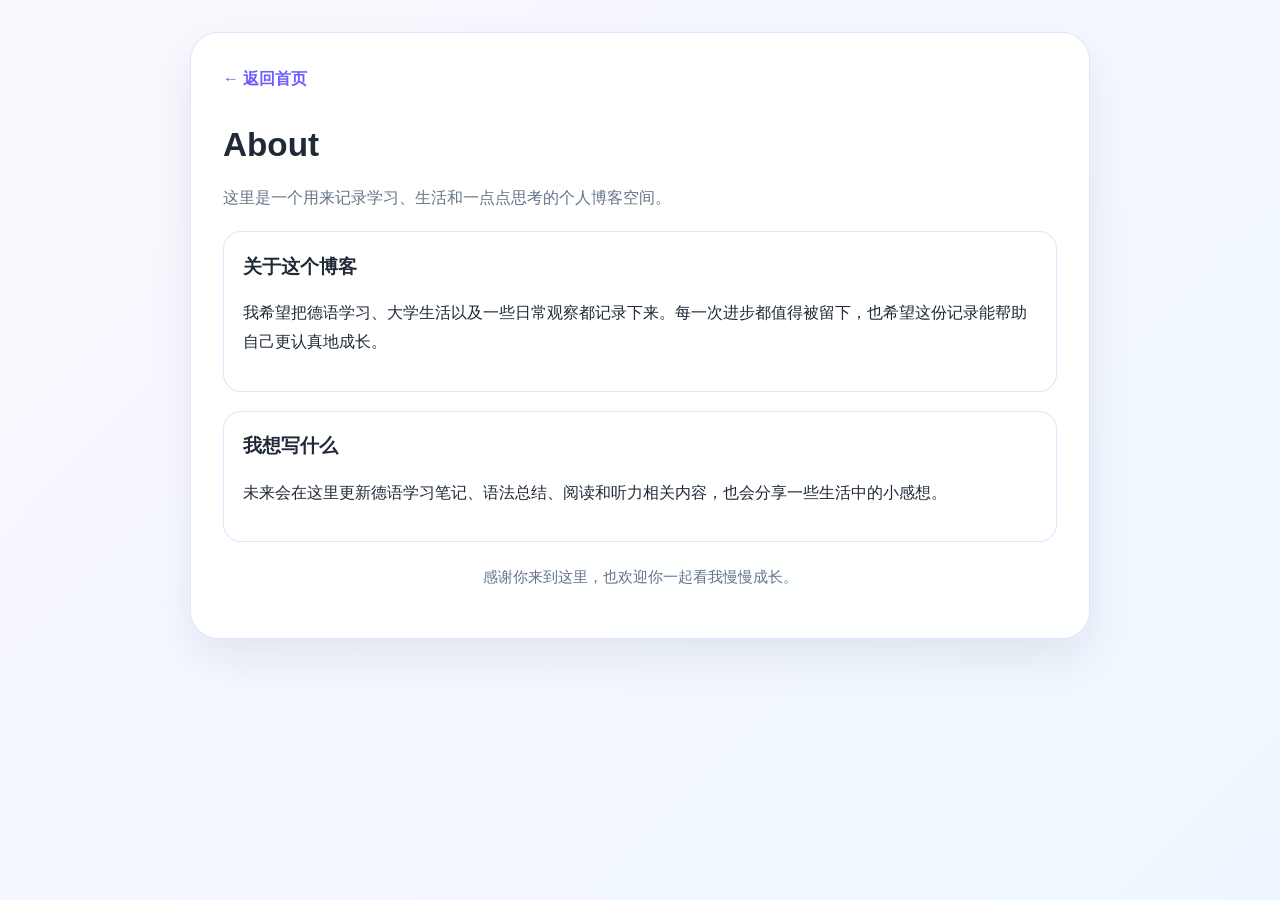
==== about.html @ bd9ab697 "pages added" ====
<!DOCTYPE html>
<html lang="zh-CN">
<head>
    <meta charset="UTF-8">
    <meta name="viewport" content="width=device-width, initial-scale=1.0">
    <title>About | haruru666 的德语学习博客</title>
    <style>
        :root {
            --bg: #f7f5ff;
            --surface: rgba(255, 255, 255, 0.92);
            --text: #1f2937;
            --muted: #64748b;
            --accent: #6d5dfc;
            --border: rgba(109, 93, 252, 0.18);
            --shadow: 0 20px 45px rgba(15, 23, 42, 0.08);
        }

        * { box-sizing: border-box; }

        body {
            margin: 0;
            font-family: -apple-system, BlinkMacSystemFont, "Segoe UI", Roboto, Helvetica, Arial, sans-serif;
            line-height: 1.8;
            color: var(--text);
            background: linear-gradient(135deg, #faf8ff 0%, #eef7ff 100%);
            min-height: 100vh;
        }

        .container {
            width: min(900px, calc(100% - 2rem));
            margin: 0 auto;
            padding: 2rem 0 3rem;
        }

        .page {
            border: 1px solid var(--border);
            border-radius: 28px;
            padding: 2rem;
            background: var(--surface);
            box-shadow: var(--shadow);
        }

        .top-link {
            display: inline-block;
            margin-bottom: 1rem;
            text-decoration: none;
            color: var(--accent);
            font-weight: 600;
        }

        h1 {
            margin: 0.3rem 0 0.5rem;
            font-size: clamp(1.8rem, 2.6vw, 2.5rem);
        }

        .lead {
            margin: 0;
            color: var(--muted);
            font-size: 1.02rem;
        }

        .card {
            margin-top: 1.2rem;
            border: 1px solid var(--border);
            border-radius: 18px;
            padding: 1.1rem 1.2rem;
            background: rgba(255, 255, 255, 0.82);
        }

        .card h3 {
            margin-top: 0;
            margin-bottom: 0.35rem;
        }

        footer {
            margin-top: 1.3rem;
            text-align: center;
            color: var(--muted);
            font-size: 0.95rem;
        }
    </style>
</head>
<body>
    <div class="container">
        <div class="page">
            <a class="top-link" href="index.html">← 返回首页</a>
            <h1>About</h1>
            <p class="lead">这里是一个用来记录学习、生活和一点点思考的个人博客空间。</p>

            <div class="card">
                <h3>关于这个博客</h3>
                <p>我希望把德语学习、大学生活以及一些日常观察都记录下来。每一次进步都值得被留下，也希望这份记录能帮助自己更认真地成长。</p>
            </div>

            <div class="card">
                <h3>我想写什么</h3>
                <p>未来会在这里更新德语学习笔记、语法总结、阅读和听力相关内容，也会分享一些生活中的小感想。</p>
            </div>

            <footer>
                <p>感谢你来到这里，也欢迎你一起看我慢慢成长。</p>
            </footer>
        </div>
    </div>
</body>
</html>
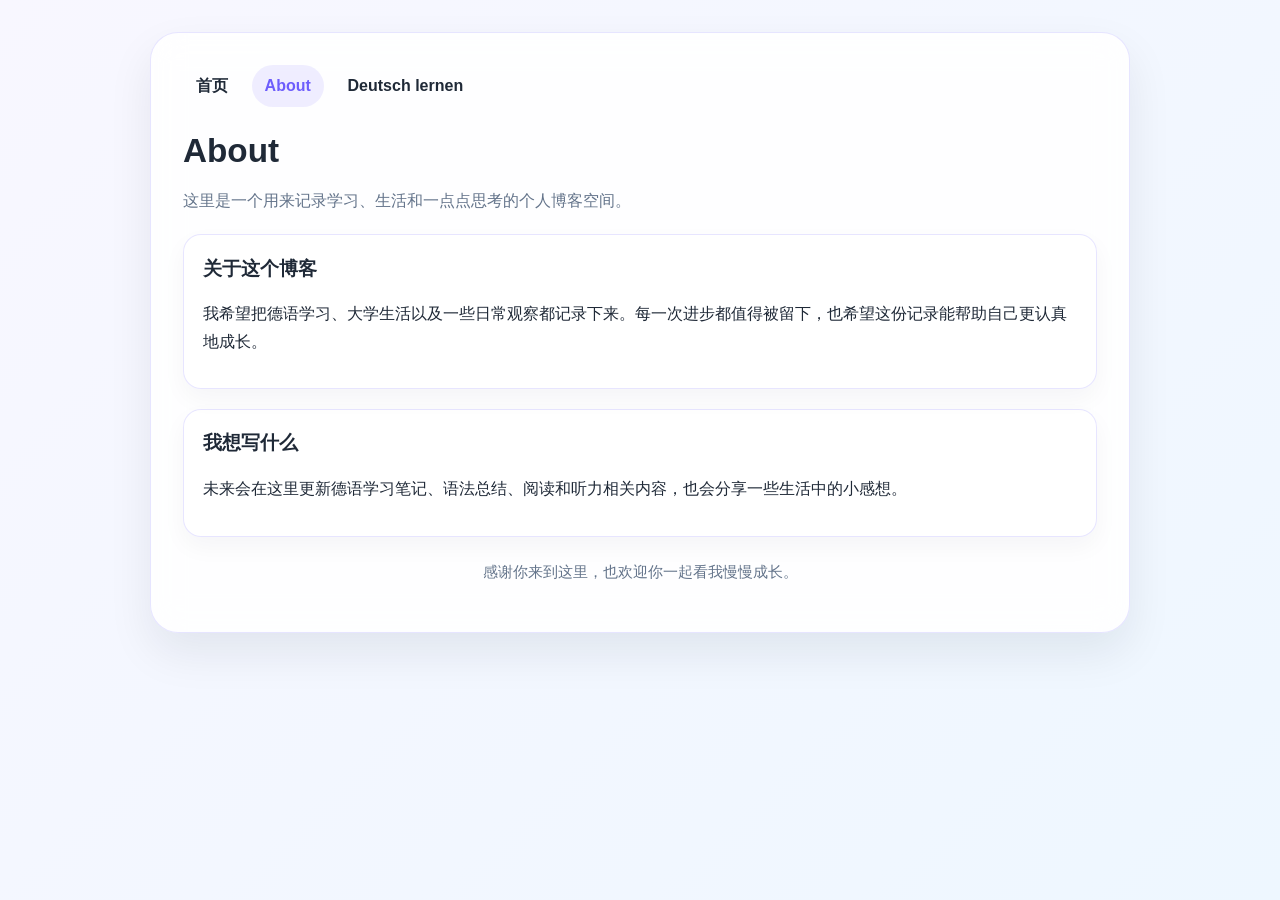
==== commit cabe8033: "pages edited" ====
--- a/about.html
+++ b/about.html
@@ -4,34 +4,8 @@
     <meta charset="UTF-8">
     <meta name="viewport" content="width=device-width, initial-scale=1.0">
     <title>About | haruru666 的德语学习博客</title>
+    <link rel="stylesheet" href="styles.css">
     <style>
-        :root {
-            --bg: #f7f5ff;
-            --surface: rgba(255, 255, 255, 0.92);
-            --text: #1f2937;
-            --muted: #64748b;
-            --accent: #6d5dfc;
-            --border: rgba(109, 93, 252, 0.18);
-            --shadow: 0 20px 45px rgba(15, 23, 42, 0.08);
-        }
-
-        * { box-sizing: border-box; }
-
-        body {
-            margin: 0;
-            font-family: -apple-system, BlinkMacSystemFont, "Segoe UI", Roboto, Helvetica, Arial, sans-serif;
-            line-height: 1.8;
-            color: var(--text);
-            background: linear-gradient(135deg, #faf8ff 0%, #eef7ff 100%);
-            min-height: 100vh;
-        }
-
-        .container {
-            width: min(900px, calc(100% - 2rem));
-            margin: 0 auto;
-            padding: 2rem 0 3rem;
-        }
-
         .page {
             border: 1px solid var(--border);
             border-radius: 28px;
@@ -71,19 +45,16 @@
             margin-top: 0;
             margin-bottom: 0.35rem;
         }
-
-        footer {
-            margin-top: 1.3rem;
-            text-align: center;
-            color: var(--muted);
-            font-size: 0.95rem;
-        }
     </style>
 </head>
 <body>
     <div class="container">
         <div class="page">
-            <a class="top-link" href="index.html">← 返回首页</a>
+            <nav class="top-nav" aria-label="主导航">
+                <a href="index.html">首页</a>
+                <a class="active" href="About.html">About</a>
+                <a href="DeutschLernen.html">Deutsch lernen</a>
+            </nav>
             <h1>About</h1>
             <p class="lead">这里是一个用来记录学习、生活和一点点思考的个人博客空间。</p>
 
--- a/styles.css
+++ b/styles.css
@@ -0,0 +1,94 @@
+:root {
+    --bg: #f5f7ff;
+    --surface: rgba(255, 255, 255, 0.88);
+    --text: #1f2937;
+    --muted: #64748b;
+    --accent: #6d5dfc;
+    --border: rgba(109, 93, 252, 0.16);
+    --shadow: 0 20px 45px rgba(15, 23, 42, 0.08);
+}
+
+* { box-sizing: border-box; }
+
+body {
+    margin: 0;
+    font-family: -apple-system, BlinkMacSystemFont, "Segoe UI", Roboto, Helvetica, Arial, sans-serif;
+    line-height: 1.7;
+    color: var(--text);
+    background: linear-gradient(135deg, #f8f7ff 0%, #eef7ff 100%);
+    min-height: 100vh;
+}
+
+.container {
+    width: min(980px, calc(100% - 2rem));
+    margin: 0 auto;
+    padding: 2rem 0 3rem;
+}
+
+.page {
+    border: 1px solid var(--border);
+    border-radius: 28px;
+    padding: 2rem;
+    background: var(--surface);
+    backdrop-filter: blur(16px);
+    box-shadow: var(--shadow);
+}
+
+.top-nav {
+    display: flex;
+    flex-wrap: wrap;
+    gap: 0.7rem;
+    margin-bottom: 1rem;
+}
+
+.top-nav a {
+    text-decoration: none;
+    color: var(--text);
+    font-weight: 600;
+    padding: 0.45rem 0.8rem;
+    border-radius: 999px;
+    transition: background 0.2s ease, color 0.2s ease;
+}
+
+.top-nav a:hover,
+.top-nav a.active {
+    background: rgba(109, 93, 252, 0.1);
+    color: var(--accent);
+}
+
+.card {
+    border: 1px solid var(--border);
+    border-radius: 18px;
+    padding: 1rem 1.1rem;
+    background: rgba(255, 255, 255, 0.84);
+    box-shadow: 0 10px 25px rgba(15, 23, 42, 0.04);
+}
+
+.card h3 {
+    margin-top: 0;
+    margin-bottom: 0.35rem;
+}
+
+.card a {
+    color: var(--accent);
+    font-weight: 600;
+    text-decoration: none;
+}
+
+footer {
+    margin-top: 1.4rem;
+    text-align: center;
+    color: var(--muted);
+    font-size: 0.95rem;
+}
+
+@media (max-width: 700px) {
+    .container {
+        width: min(100% - 1rem, 1000px);
+        padding-top: 1rem;
+    }
+
+    .page {
+        padding: 1.2rem;
+    }
+}
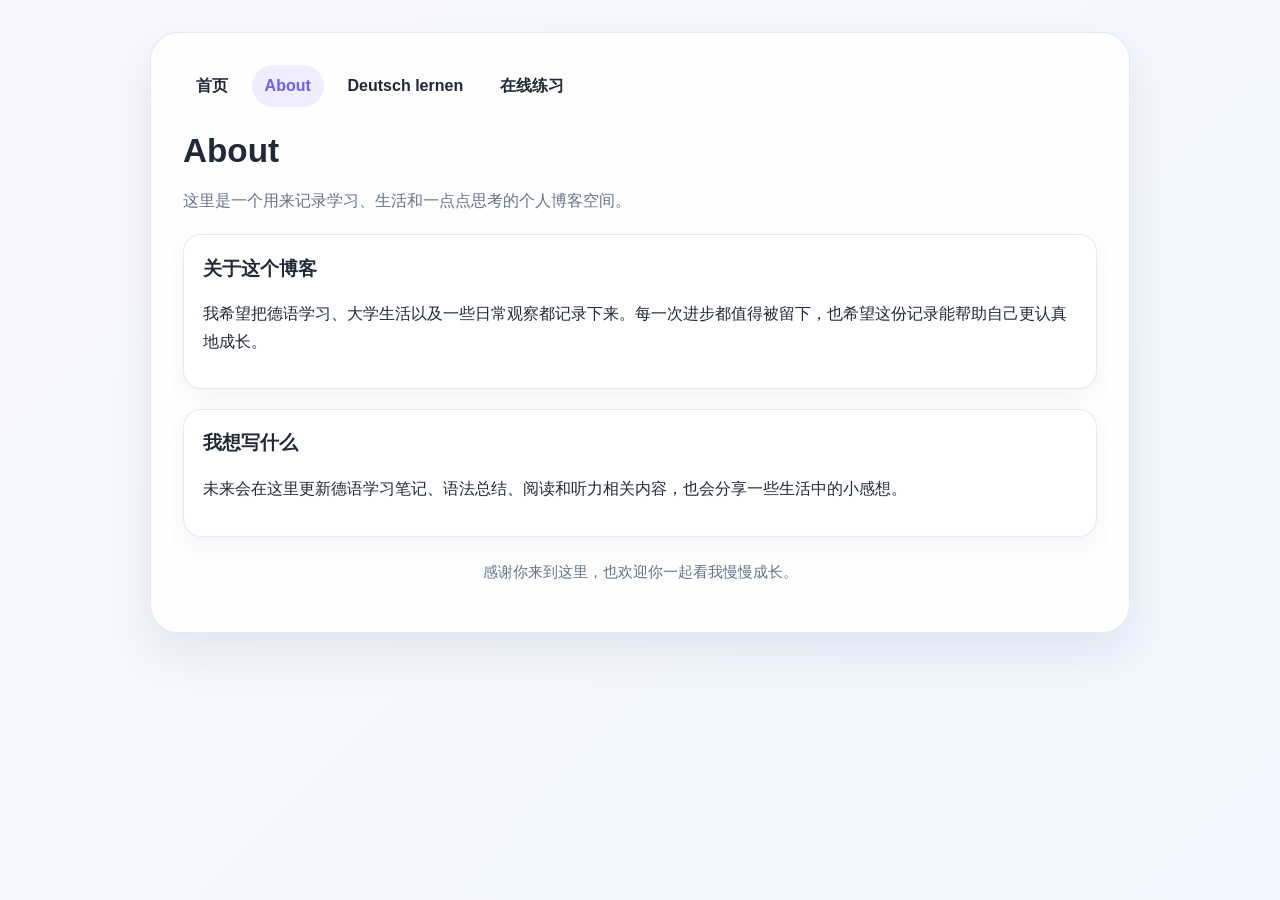
==== commit c86aae7f: "new functions" ====
--- a/about.html
+++ b/about.html
@@ -52,8 +52,9 @@
         <div class="page">
             <nav class="top-nav" aria-label="主导航">
                 <a href="index.html">首页</a>
-                <a class="active" href="About.html">About</a>
+                <a class="active" href="about.html">About</a>
                 <a href="DeutschLernen.html">Deutsch lernen</a>
+                <a href="online-practice.html">在线练习</a>
             </nav>
             <h1>About</h1>
             <p class="lead">这里是一个用来记录学习、生活和一点点思考的个人博客空间。</p>
--- a/styles.css
+++ b/styles.css
@@ -56,6 +56,13 @@
     color: var(--accent);
 }
 
+.ai-hint,
+.judge-note {
+    margin: 0 0 0.9rem;
+    color: var(--accent);
+    font-weight: 600;
+}
+
 .card {
     border: 1px solid var(--border);
     border-radius: 18px;
@@ -82,6 +89,256 @@
     font-size: 0.95rem;
 }
 
+.practice-shell {
+    display: grid;
+    grid-template-columns: 260px minmax(0, 1fr) 340px;
+    gap: 1rem;
+    align-items: start;
+}
+
+.practice-shell > * {
+    align-self: start;
+}
+
+.topic-tree,
+.lesson-card,
+.exercise-card {
+    border: 1px solid var(--border);
+    border-radius: 22px;
+    padding: 1rem;
+    background: rgba(255, 255, 255, 0.95);
+    box-shadow: 0 12px 28px rgba(15, 23, 42, 0.05);
+}
+
+.topic-tree,
+.exercise-card {
+    position: sticky;
+    top: 1rem;
+}
+
+.topic-tree h3,
+.lesson-card h3,
+.exercise-card h3 {
+    margin-top: 0;
+    margin-bottom: 0.75rem;
+}
+
+.topic-group {
+    margin-bottom: 0.8rem;
+}
+
+.topic-group-title {
+    display: block;
+    font-weight: 700;
+    margin-bottom: 0.35rem;
+    color: var(--accent);
+}
+
+.topic-btn {
+    display: block;
+    width: 100%;
+    text-align: left;
+    border: 1px solid transparent;
+    background: #f8f8ff;
+    color: var(--text);
+    padding: 0.55rem 0.7rem;
+    border-radius: 12px;
+    margin-bottom: 0.35rem;
+    cursor: pointer;
+    transition: all 0.2s ease;
+}
+
+.topic-btn:hover,
+.topic-btn.active {
+    background: rgba(109, 93, 252, 0.12);
+    border-color: rgba(109, 93, 252, 0.2);
+    color: var(--accent);
+}
+
+.lesson-meta {
+    display: flex;
+    flex-wrap: wrap;
+    gap: 0.45rem;
+    margin-bottom: 0.8rem;
+}
+
+.lesson-pill {
+    background: rgba(109, 93, 252, 0.1);
+    color: var(--accent);
+    padding: 0.25rem 0.55rem;
+    border-radius: 999px;
+    font-size: 0.83rem;
+    font-weight: 600;
+}
+
+.lesson-card p,
+.exercise-card p {
+    margin: 0 0 0.55rem;
+}
+
+.lesson-card ul {
+    padding-left: 1rem;
+    margin: 0.4rem 0 0;
+}
+
+.exercise-options {
+    display: grid;
+    gap: 0.5rem;
+    margin: 0.75rem 0;
+}
+
+.option-btn {
+    border: 1px solid var(--border);
+    background: white;
+    padding: 0.7rem 0.75rem;
+    border-radius: 12px;
+    cursor: pointer;
+    text-align: left;
+    transition: all 0.2s ease;
+}
+
+.option-btn:hover {
+    border-color: var(--accent);
+}
+
+.option-btn.selected {
+    border-color: var(--accent);
+    background: rgba(109, 93, 252, 0.08);
+}
+
+.input-field {
+    width: 100%;
+    padding: 0.7rem 0.8rem;
+    border-radius: 12px;
+    border: 1px solid var(--border);
+    margin: 0.7rem 0;
+}
+
+.practice-actions {
+    display: flex;
+    gap: 0.6rem;
+    flex-wrap: wrap;
+    margin-top: 0.5rem;
+}
+
+.submit-btn,
+.secondary-btn {
+    border: none;
+    padding: 0.7rem 0.95rem;
+    border-radius: 999px;
+    cursor: pointer;
+    font-weight: 700;
+}
+
+.submit-btn {
+    background: var(--accent);
+    color: white;
+}
+
+.secondary-btn {
+    background: #f3f2ff;
+    color: var(--accent);
+}
+
+.practice-summary {
+    display: flex;
+    gap: 0.45rem;
+    flex-wrap: wrap;
+    margin-bottom: 0.75rem;
+}
+
+.practice-status {
+    margin: 0.7rem 0 0;
+    color: var(--muted);
+    font-size: 0.92rem;
+}
+
+.insight-panel {
+    display: grid;
+    grid-template-columns: repeat(2, minmax(0, 1fr));
+    gap: 1rem;
+    margin-top: 1rem;
+}
+
+.insight-card {
+    border: 1px solid var(--border);
+    border-radius: 18px;
+    padding: 1rem;
+    background: rgba(255, 255, 255, 0.9);
+}
+
+.mistake-list {
+    list-style: none;
+    padding: 0;
+    margin: 0;
+    display: grid;
+    gap: 0.6rem;
+}
+
+.mistake-item {
+    border: 1px solid rgba(109, 93, 252, 0.14);
+    border-radius: 12px;
+    padding: 0.7rem;
+    background: #faf8ff;
+    display: flex;
+    justify-content: space-between;
+    gap: 0.6rem;
+    align-items: start;
+}
+
+.mistake-item p {
+    margin: 0.25rem 0 0;
+    font-size: 0.92rem;
+}
+
+.mistake-answer {
+    color: var(--accent);
+    font-weight: 600;
+}
+
+.small-btn {
+    border: none;
+    border-radius: 999px;
+    padding: 0.4rem 0.7rem;
+    background: rgba(109, 93, 252, 0.12);
+    color: var(--accent);
+    cursor: pointer;
+    white-space: nowrap;
+}
+
+.mistake-empty {
+    color: var(--muted);
+    padding: 0.4rem 0;
+}
+
+.result-box {
+    margin-top: 0.8rem;
+    padding: 0.8rem 0.9rem;
+    border-radius: 12px;
+    background: #f8f8ff;
+    border: 1px solid rgba(109, 93, 252, 0.16);
+}
+
+.result-box.correct {
+    border-color: rgba(34, 197, 94, 0.24);
+    background: rgba(220, 252, 231, 0.7);
+}
+
+.result-box.wrong {
+    border-color: rgba(248, 113, 113, 0.24);
+    background: rgba(254, 242, 242, 0.9);
+}
+
+@media (max-width: 980px) {
+    .practice-shell {
+        grid-template-columns: 1fr;
+    }
+
+    .insight-panel {
+        grid-template-columns: 1fr;
+    }
+}
+
 @media (max-width: 700px) {
     .container {
         width: min(100% - 1rem, 1000px);
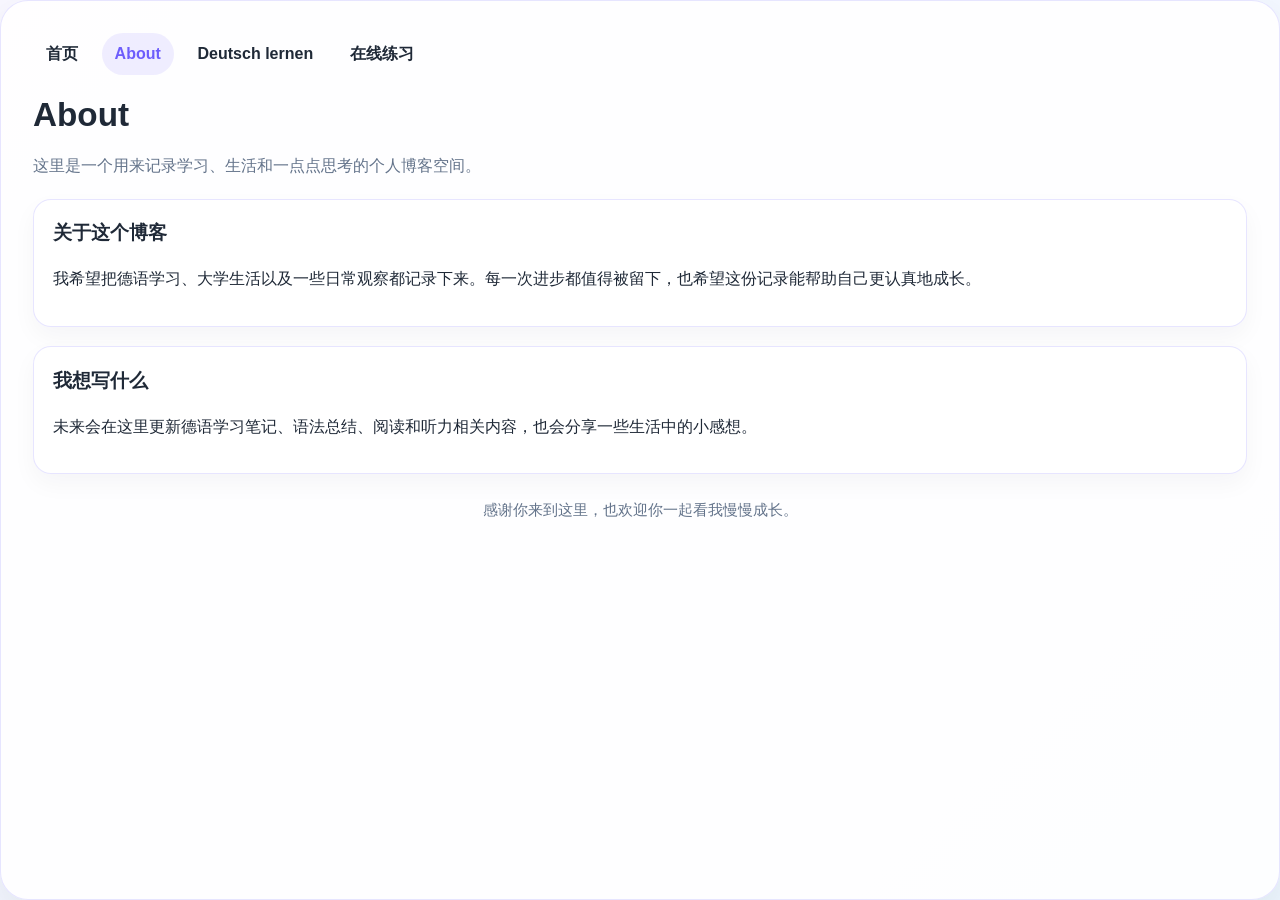
==== commit 80b024ab: "pages edited" ====
--- a/about.html
+++ b/about.html
@@ -75,4 +75,4 @@
         </div>
     </div>
 </body>
-</html>+</html>
--- a/styles.css
+++ b/styles.css
@@ -10,28 +10,35 @@
 
 * { box-sizing: border-box; }
 
+html, body {
+    margin: 0;
+    padding: 0;
+    width: 100%;
+    min-height: 100%;
+}
+
 body {
-    margin: 0;
     font-family: -apple-system, BlinkMacSystemFont, "Segoe UI", Roboto, Helvetica, Arial, sans-serif;
     line-height: 1.7;
     color: var(--text);
     background: linear-gradient(135deg, #f8f7ff 0%, #eef7ff 100%);
+}
+
+.container {
+    width: 100%;
     min-height: 100vh;
-}
-
-.container {
-    width: min(980px, calc(100% - 2rem));
-    margin: 0 auto;
-    padding: 2rem 0 3rem;
+    padding: 0;
+    margin: 0;
 }
 
 .page {
-    border: 1px solid var(--border);
-    border-radius: 28px;
-    padding: 2rem;
-    background: var(--surface);
-    backdrop-filter: blur(16px);
-    box-shadow: var(--shadow);
+    min-height: 100vh;
+    width: 100%;
+    border: none;
+    border-radius: 0;
+    padding: 1.25rem 1.25rem 1.75rem;
+    background: linear-gradient(135deg, #f8f7ff 0%, #eef7ff 100%);
+    box-shadow: none;
 }
 
 .top-nav {
@@ -56,7 +63,7 @@
     color: var(--accent);
 }
 
-.ai-hint,
+.knowledge-hint,
 .judge-note {
     margin: 0 0 0.9rem;
     color: var(--accent);
@@ -91,13 +98,14 @@
 
 .practice-shell {
     display: grid;
-    grid-template-columns: 260px minmax(0, 1fr) 340px;
+    grid-template-columns: minmax(220px, 260px) minmax(0, 1fr) minmax(280px, 340px);
     gap: 1rem;
     align-items: start;
+    min-height: calc(100vh - 200px);
 }
 
 .practice-shell > * {
-    align-self: start;
+    align-self: stretch;
 }
 
 .topic-tree,
@@ -106,14 +114,140 @@
     border: 1px solid var(--border);
     border-radius: 22px;
     padding: 1rem;
-    background: rgba(255, 255, 255, 0.95);
+    background: rgba(255, 255, 255, 0.96);
     box-shadow: 0 12px 28px rgba(15, 23, 42, 0.05);
+    height: 100%;
+}
+
+.lesson-card {
+    display: flex;
+    flex-direction: column;
+}
+
+.assistant-panel {
+    margin-top: 1rem;
+    border: 1px solid var(--border);
+    border-radius: 20px;
+    padding: 0.95rem;
+    background: linear-gradient(135deg, #f9f7ff 0%, #f1f6ff 100%);
+    display: flex;
+    flex-direction: column;
+    gap: 0.7rem;
+    box-shadow: inset 0 1px 0 rgba(255,255,255,0.75);
+}
+
+.assistant-header {
+    display: flex;
+    justify-content: space-between;
+    align-items: center;
+    color: var(--accent);
+    font-weight: 700;
+}
+
+.assistant-header h3 {
+    margin: 0;
+}
+
+.assistant-messages {
+    min-height: 190px;
+    max-height: 260px;
+    overflow-y: auto;
+    padding: 0.7rem;
+    border-radius: 14px;
+    background: rgba(255, 255, 255, 0.92);
+    border: 1px solid rgba(109, 93, 252, 0.12);
+    display: flex;
+    flex-direction: column;
+    gap: 0.5rem;
+}
+
+.assistant-message {
+    padding: 0.7rem 0.8rem;
+    border-radius: 14px;
+    font-size: 0.95rem;
+    line-height: 1.55;
+    max-width: 88%;
+    word-break: break-word;
+}
+
+.assistant-message.user {
+    align-self: flex-end;
+    background: linear-gradient(135deg, #6d5dfc 0%, #5a47e8 100%);
+    color: white;
+    border-bottom-right-radius: 4px;
+}
+
+.assistant-message.bot {
+    align-self: flex-start;
+    background: #f3f4f8;
+    color: var(--text);
+    border-bottom-left-radius: 4px;
+}
+
+.assistant-input-row {
+    display: flex;
+    gap: 0.6rem;
+}
+
+.assistant-input {
+    flex: 1;
+    border: 1px solid var(--border);
+    border-radius: 999px;
+    padding: 0.7rem 0.9rem;
+    background: white;
+}
+
+.assistant-input:focus {
+    outline: none;
+    border-color: var(--accent);
+    box-shadow: 0 0 0 3px rgba(109, 93, 252, 0.12);
 }
 
 .topic-tree,
 .exercise-card {
     position: sticky;
     top: 1rem;
+}
+
+.topic-manager-card {
+    border: 1px dashed var(--border);
+    border-radius: 16px;
+    padding: 0.8rem;
+    margin-bottom: 0.9rem;
+    background: #fbfbff;
+}
+
+.topic-manager-tip {
+    margin: 0 0 0.6rem;
+    color: var(--muted);
+    font-size: 0.92rem;
+}
+
+.import-status {
+    margin-top: 0.6rem;
+    color: var(--accent);
+    font-size: 0.92rem;
+}
+
+.topic-btn {
+    display: block;
+    width: 100%;
+    text-align: left;
+    border: 1px solid transparent;
+    background: #f8f8ff;
+    color: var(--text);
+    border-radius: 10px;
+    padding: 0.6rem 0.7rem;
+    margin-bottom: 0.45rem;
+    cursor: pointer;
+    transition: all 0.2s ease;
+}
+
+.topic-btn:hover,
+.topic-btn.active {
+    border-color: var(--accent);
+    background: rgba(109, 93, 252, 0.1);
+    color: var(--accent);
 }
 
 .topic-tree h3,
@@ -260,6 +394,10 @@
     margin-top: 1rem;
 }
 
+.top-nav {
+    margin-bottom: 0.8rem;
+}
+
 .insight-card {
     border: 1px solid var(--border);
     border-radius: 18px;
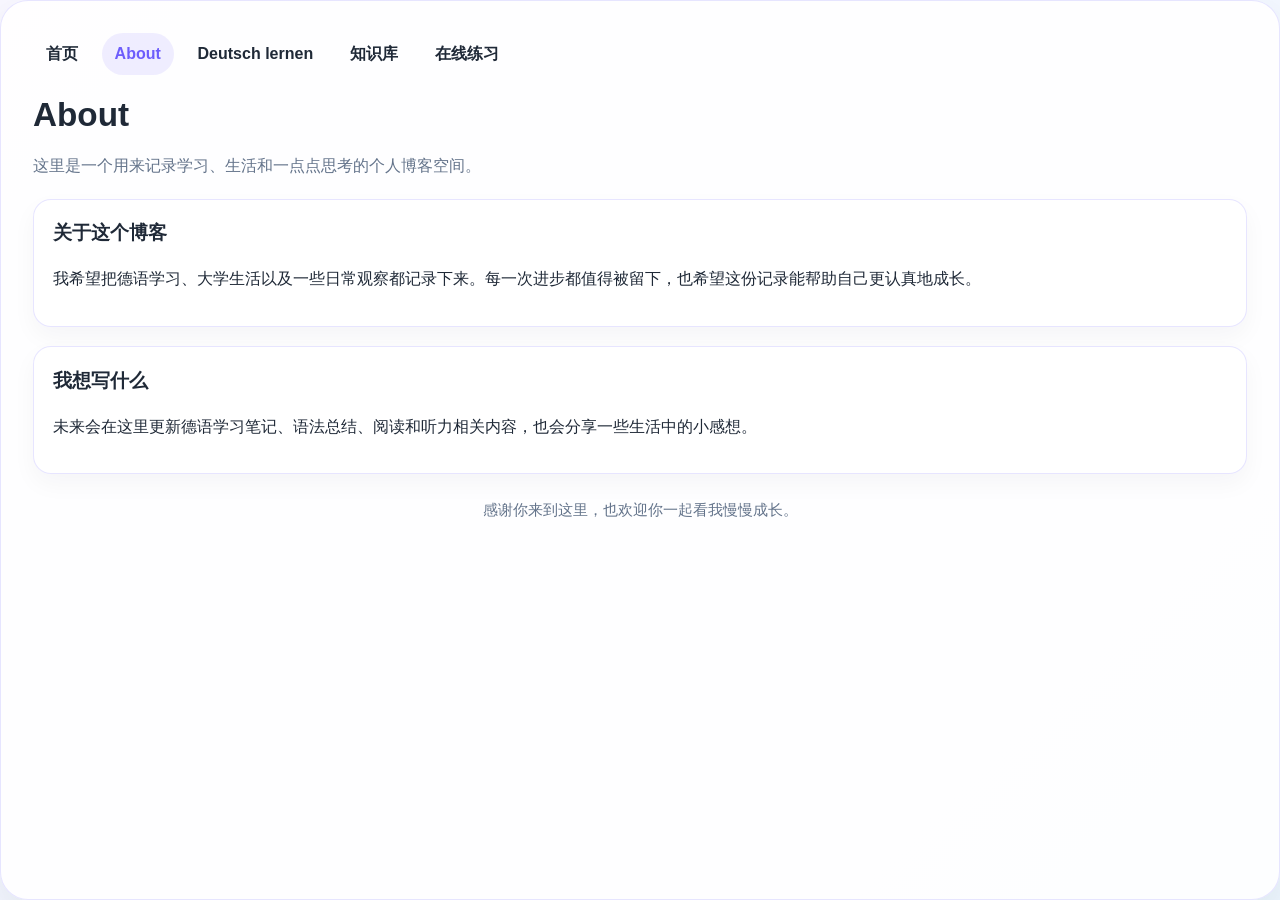
==== commit 0b904fb6: "Add German learning knowledge base" ====
--- a/about.html
+++ b/about.html
@@ -54,6 +54,7 @@
                 <a href="index.html">首页</a>
                 <a class="active" href="about.html">About</a>
                 <a href="DeutschLernen.html">Deutsch lernen</a>
+                <a href="KnowledgeBase.html">知识库</a>
                 <a href="online-practice.html">在线练习</a>
             </nav>
             <h1>About</h1>
--- a/styles.css
+++ b/styles.css
@@ -94,6 +94,129 @@
     text-align: center;
     color: var(--muted);
     font-size: 0.95rem;
+}
+
+/* Knowledge base */
+.kb-hero {
+    display: grid;
+    grid-template-columns: minmax(0, 1.5fr) minmax(250px, 0.7fr);
+    gap: 1rem;
+    align-items: stretch;
+    margin: 1.1rem 0;
+}
+
+.kb-intro,
+.kb-status {
+    border: 1px solid var(--border);
+    border-radius: 24px;
+    padding: 1.4rem;
+    background: var(--surface);
+    box-shadow: var(--shadow);
+}
+
+.kb-eyebrow {
+    margin: 0 0 0.35rem;
+    color: var(--accent);
+    font-size: 0.82rem;
+    font-weight: 800;
+    letter-spacing: 0.12em;
+    text-transform: uppercase;
+}
+
+.kb-intro h1 { margin: 0.1rem 0 0.5rem; }
+.kb-intro .lead { max-width: 780px; }
+
+.kb-actions {
+    display: flex;
+    flex-wrap: wrap;
+    gap: 0.65rem;
+    margin-top: 1rem;
+}
+
+.kb-action {
+    display: inline-flex;
+    align-items: center;
+    padding: 0.62rem 0.9rem;
+    border: 1px solid var(--border);
+    border-radius: 12px;
+    color: var(--accent);
+    background: white;
+    font-weight: 700;
+    text-decoration: none;
+}
+
+.kb-action.primary { background: var(--accent); color: white; }
+.kb-status h2 { margin: 0 0 0.75rem; font-size: 1.05rem; }
+.kb-status dl { margin: 0; display: grid; gap: 0.65rem; }
+.kb-status div { display: flex; justify-content: space-between; gap: 1rem; }
+.kb-status dt { color: var(--muted); }
+.kb-status dd { margin: 0; font-weight: 750; }
+
+.kb-toolbar {
+    display: flex;
+    gap: 0.75rem;
+    align-items: center;
+    margin: 1.5rem 0 0.9rem;
+}
+
+.kb-search {
+    width: 100%;
+    padding: 0.78rem 1rem;
+    border: 1px solid var(--border);
+    border-radius: 14px;
+    background: white;
+    color: var(--text);
+    font: inherit;
+}
+.kb-search:focus { outline: 3px solid rgba(109, 93, 252, 0.12); border-color: var(--accent); }
+
+.kb-grid {
+    display: grid;
+    grid-template-columns: repeat(2, minmax(0, 1fr));
+    gap: 1rem;
+}
+
+.kb-card {
+    border: 1px solid var(--border);
+    border-radius: 20px;
+    padding: 1.2rem;
+    background: rgba(255, 255, 255, 0.9);
+}
+.kb-card-head { display: flex; align-items: center; gap: 0.75rem; }
+.kb-icon { font-size: 1.5rem; }
+.kb-card h2 { margin: 0; font-size: 1.18rem; }
+.kb-card p { color: var(--muted); }
+.kb-links { display: flex; flex-wrap: wrap; gap: 0.5rem; }
+.kb-links a {
+    padding: 0.35rem 0.65rem;
+    border-radius: 999px;
+    background: rgba(109, 93, 252, 0.08);
+    color: var(--accent);
+    font-size: 0.9rem;
+    font-weight: 650;
+    text-decoration: none;
+}
+
+.kb-workflow {
+    margin-top: 1rem;
+    border: 1px solid var(--border);
+    border-radius: 20px;
+    padding: 1.25rem;
+    background: white;
+}
+.kb-workflow h2 { margin-top: 0; }
+.kb-steps { display: grid; grid-template-columns: repeat(4, 1fr); gap: 0.75rem; }
+.kb-step { padding: 0.9rem; border-radius: 14px; background: #f8f8ff; }
+.kb-step strong { display: block; color: var(--accent); margin-bottom: 0.25rem; }
+.kb-empty { display: none; color: var(--muted); text-align: center; padding: 2rem; }
+
+@media (max-width: 760px) {
+    .kb-hero, .kb-grid { grid-template-columns: 1fr; }
+    .kb-steps { grid-template-columns: repeat(2, 1fr); }
+}
+
+@media (max-width: 480px) {
+    .kb-steps { grid-template-columns: 1fr; }
 }
 
 .practice-shell {
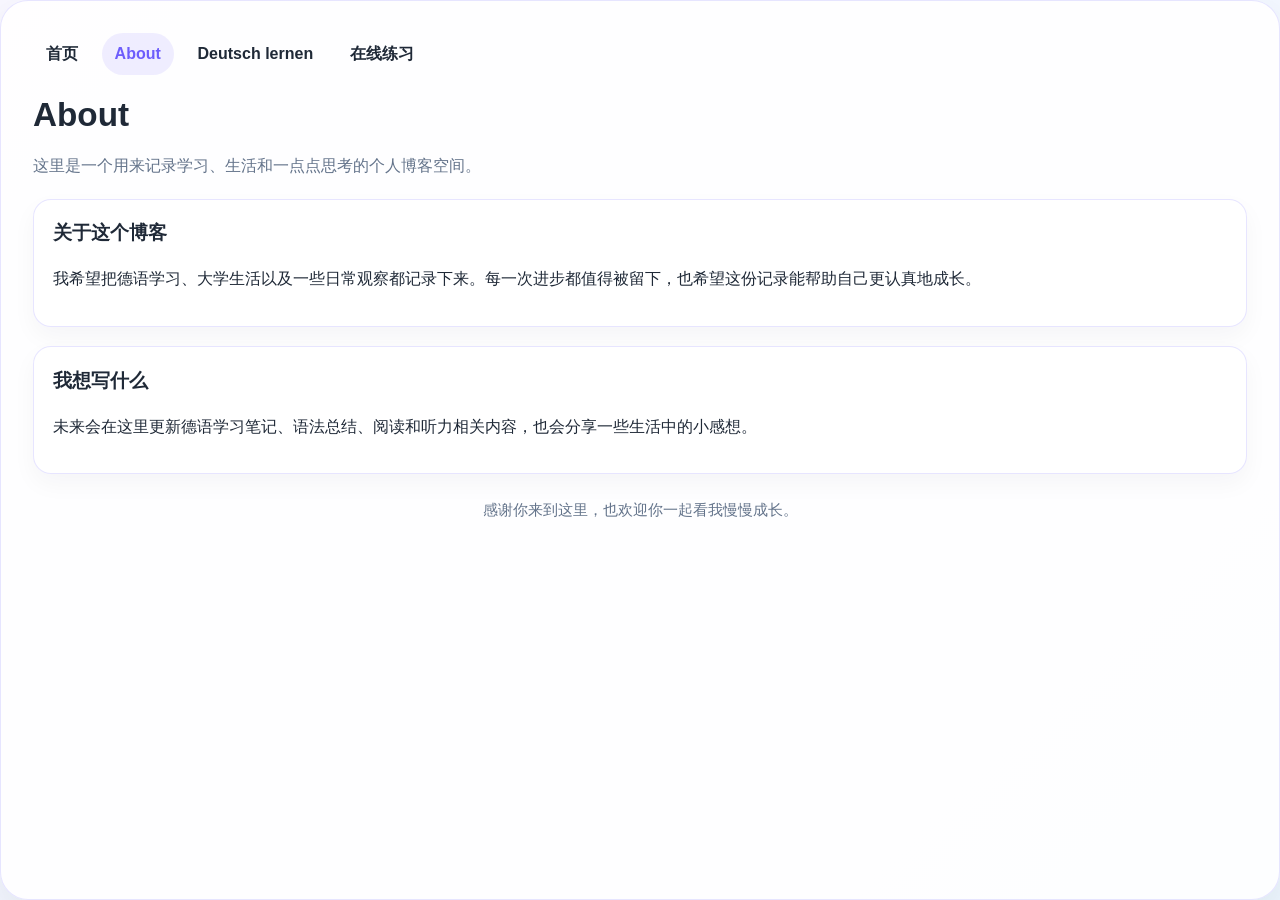
==== commit 8bf63a19: "pages edited" ====
--- a/about.html
+++ b/about.html
@@ -54,7 +54,6 @@
                 <a href="index.html">首页</a>
                 <a class="active" href="about.html">About</a>
                 <a href="DeutschLernen.html">Deutsch lernen</a>
-                <a href="KnowledgeBase.html">知识库</a>
                 <a href="online-practice.html">在线练习</a>
             </nav>
             <h1>About</h1>
